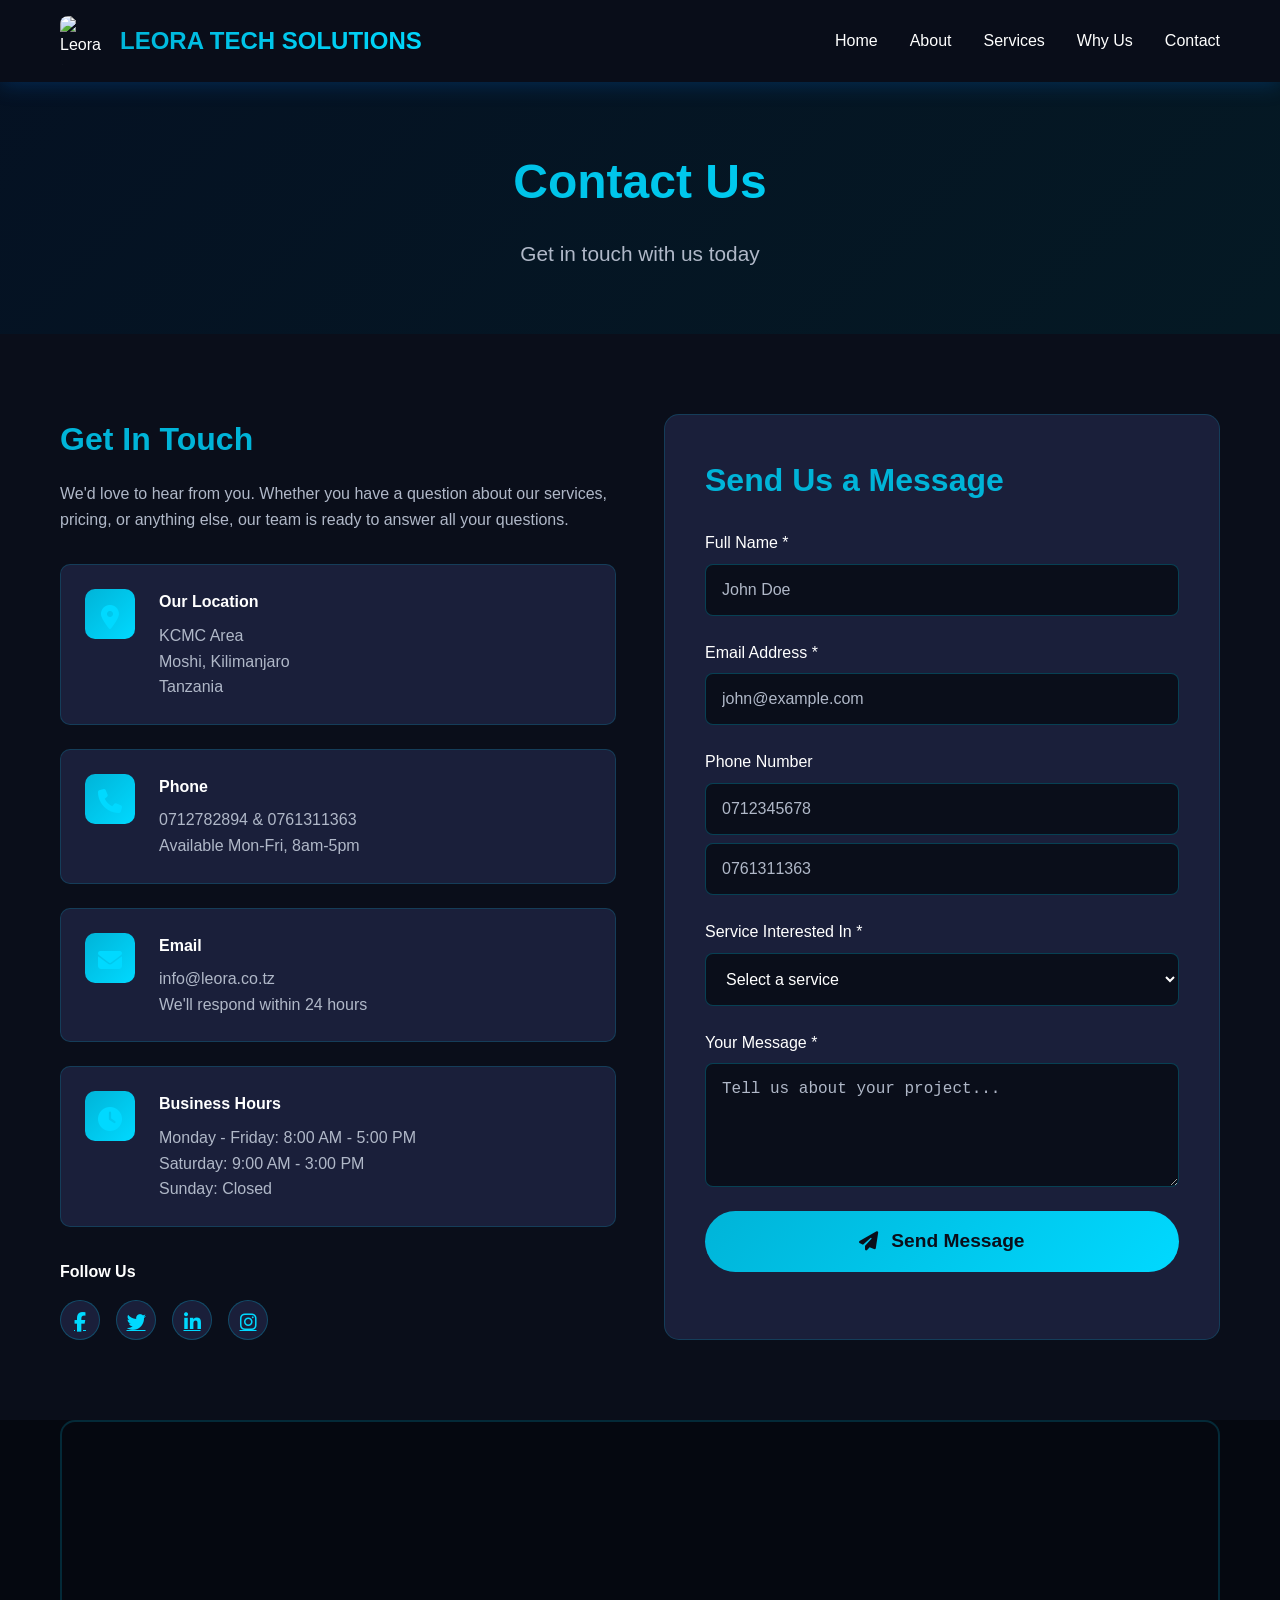
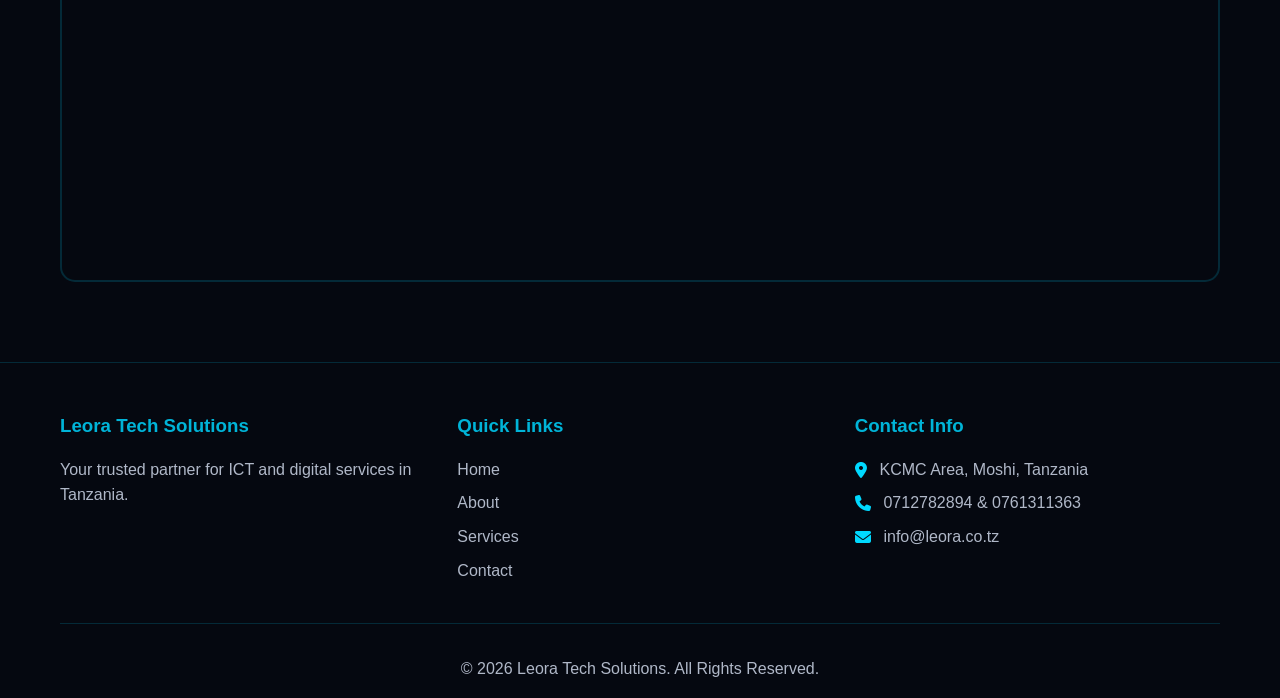
==== contact.html @ df6714e0 "Add files via upload" ====
<!DOCTYPE html>
<html lang="en">
<head>
    <meta charset="UTF-8">
    <meta name="viewport" content="width=device-width, initial-scale=1.0">
    <title>Contact Us - Leora Tech Solutions</title>
    <link rel="stylesheet" href="styles.css">
    <link rel="stylesheet" href="https://cdnjs.cloudflare.com/ajax/libs/font-awesome/6.4.0/css/all.min.css">
</head>
<body>
    <!-- Navigation -->
    <nav class="navbar">
        <div class="container">
            <div class="logo">
                <img src="logo.png" alt="Leora Logo" class="logo-img">
                <span class="logo-text">LEORA TECH SOLUTIONS</span>
            </div>
            <ul class="nav-links">
                <li><a href="index.html">Home</a></li>
                <li><a href="about.html">About</a></li>
                <li><a href="services.html">Services</a></li>
                <li><a href="why-us.html">Why Us</a></li>
                <li><a href="contact.html" class="active">Contact</a></li>
            </ul>
            <div class="burger">
                <div class="line1"></div>
                <div class="line2"></div>
                <div class="line3"></div>
            </div>
        </div>
    </nav>

    <!-- Page Header -->
    <section class="page-header">
        <div class="container">
            <h1>Contact Us</h1>
            <p>Get in touch with us today</p>
        </div>
    </section>

    <!-- Contact Section -->
    <section class="contact-section">
        <div class="container">
            <div class="contact-grid">
                <!-- Contact Info -->
                <div class="contact-info">
                    <h2>Get In Touch</h2>
                    <p>We'd love to hear from you. Whether you have a question about our services, pricing, or anything else, our team is ready to answer all your questions.</p>
                    
                    <div class="info-cards">
                        <div class="info-card">
                            <div class="info-icon">
                                <i class="fas fa-map-marker-alt"></i>
                            </div>
                            <div class="info-content">
                                <h4>Our Location</h4>
                                <p>KCMC Area<br>Moshi, Kilimanjaro<br>Tanzania</p>
                            </div>
                        </div>

                        <div class="info-card">
                            <div class="info-icon">
                                <i class="fas fa-phone"></i>
                            </div>
                            <div class="info-content">
                                <h4>Phone</h4>
                                <p>0712782894 & 0761311363<br>Available Mon-Fri, 8am-5pm</p>
                            </div>
                        </div>

                        <div class="info-card">
                            <div class="info-icon">
                                <i class="fas fa-envelope"></i>
                            </div>
                            <div class="info-content">
                                <h4>Email</h4>
                                <p>info@leora.co.tz<br>We'll respond within 24 hours</p>
                            </div>
                        </div>

                        <div class="info-card">
                            <div class="info-icon">
                                <i class="fas fa-clock"></i>
                            </div>
                            <div class="info-content">
                                <h4>Business Hours</h4>
                                <p>Monday - Friday: 8:00 AM - 5:00 PM<br>Saturday: 9:00 AM - 3:00 PM<br>Sunday: Closed</p>
                            </div>
                        </div>
                    </div>

                    <div class="social-media">
                        <h4>Follow Us</h4>
                        <div class="social-links">
                            <a href="#" class="social-link"><i class="fab fa-facebook-f"></i></a>
                            <a href="#" class="social-link"><i class="fab fa-twitter"></i></a>
                            <a href="#" class="social-link"><i class="fab fa-linkedin-in"></i></a>
                            <a href="#" class="social-link"><i class="fab fa-instagram"></i></a>
                        </div>
                    </div>
                </div>

                <!-- Contact Form -->
                <div class="contact-form-container">
                    <h2>Send Us a Message</h2>
                    <form id="contactForm" class="contact-form">
                        <div class="form-group">
                            <label for="name">Full Name *</label>
                            <input type="text" id="name" name="name" required placeholder="John Doe">
                        </div>

                        <div class="form-group">
                            <label for="email">Email Address *</label>
                            <input type="email" id="email" name="email" required placeholder="john@example.com">
                        </div>

                        <div class="form-group">
                            <label for="phone">Phone Number</label>
                            <input type="tel" id="phone" name="phone" placeholder="0712345678">
                            <input type="tel" id="phone" name="phone" placeholder="0761311363">
                        </div>

                        <div class="form-group">
                            <label for="service">Service Interested In *</label>
                            <select id="service" name="service" required>
                                <option value="">Select a service</option>
                                <option value="printing">Printing & Cyber Services</option>
                                <option value="design">Design & Branding</option>
                                <option value="website">Website Development</option>
                                <option value="school">School Management System</option>
                                <option value="hospital">Hospital Management System</option>
                                <option value="pos">POS System</option>
                                <option value="custom">Custom Software</option>
                                <option value="other">Other</option>
                            </select>
                        </div>

                        <div class="form-group">
                            <label for="message">Your Message *</label>
                            <textarea id="message" name="message" rows="5" required placeholder="Tell us about your project..."></textarea>
                        </div>

                        <button type="submit" class="btn btn-primary btn-large btn-submit">
                            <i class="fas fa-paper-plane"></i> Send Message
                        </button>
                    </form>
                </div>
            </div>
        </div>
    </section>

    <!-- Map Section -->
    <section class="map-section">
        <div class="container">
            <div class="map-container">
                <iframe 
                    src="https://www.google.com/maps/embed?pb=!1m18!1m12!1m3!1d3980.1234567890123!2d37.34012345678901!3d-3.340123456789012!2m3!1f0!2f0!3f0!3m2!1i1024!2i768!4f13.1!3m3!1m2!1s0x0%3A0x0!2zM3wyMCcyNC40IlMgMzfCsDIwJzI0LjQiRQ!5e0!3m2!1sen!2stz!4v1234567890123!5m2!1sen!2stz" 
                    width="100%" 
                    height="450" 
                    style="border:0;" 
                    allowfullscreen="" 
                    loading="lazy">
                </iframe>
            </div>
        </div>
    </section>

    <!-- Footer -->
    <footer class="footer">
        <div class="container">
            <div class="footer-grid">
                <div class="footer-section">
                    <h3>Leora Tech Solutions</h3>
                    <p>Your trusted partner for ICT and digital services in Tanzania.</p>
                </div>
                <div class="footer-section">
                    <h3>Quick Links</h3>
                    <ul>
                        <li><a href="index.html">Home</a></li>
                        <li><a href="about.html">About</a></li>
                        <li><a href="services.html">Services</a></li>
                        <li><a href="contact.html">Contact</a></li>
                    </ul>
                </div>
                <div class="footer-section">
                    <h3>Contact Info</h3>
                    <ul class="contact-info">
                        <li><i class="fas fa-map-marker-alt"></i> KCMC Area, Moshi, Tanzania</li>
                        <li><i class="fas fa-phone"></i> 0712782894 & 0761311363</li>
                        <li><i class="fas fa-envelope"></i> info@leora.co.tz</li>
                    </ul>
                </div>
            </div>
            <div class="footer-bottom">
                <p>&copy; 2026 Leora Tech Solutions. All Rights Reserved.</p>
            </div>
        </div>
    </footer>

    <script src="script.js"></script>
</body>
</html>
---- styles.css ----
/* Root Variables */
:root {
    --primary-blue: #0066cc;
    --dark-blue: #003d7a;
    --light-blue: #00b4d8;
    --cyan: #00d9ff;
    --orange: #ff6b35;
    --red: #ff4500;
    --dark-bg: #0a0e1a;
    --darker-bg: #050810;
    --card-bg: #1a1f3a;
    --text-light: #ffffff;
    --text-gray: #b0b8c8;
    --gradient-1: linear-gradient(135deg, var(--light-blue), var(--cyan));
    --gradient-2: linear-gradient(135deg, var(--orange), var(--red));
    --gradient-3: linear-gradient(135deg, var(--primary-blue), var(--light-blue));
}

/* Reset & Base */
* {
    margin: 0;
    padding: 0;
    box-sizing: border-box;
}

html {
    scroll-behavior: smooth;
}

body {
    font-family: 'Segoe UI', Tahoma, Geneva, Verdana, sans-serif;
    line-height: 1.6;
    color: var(--text-light);
    background-color: var(--dark-bg);
    overflow-x: hidden;
}

.container {
    max-width: 1200px;
    margin: 0 auto;
    padding: 0 20px;
}

/* Navigation */
.navbar {
    background: rgba(10, 14, 26, 0.98);
    backdrop-filter: blur(10px);
    position: fixed;
    width: 100%;
    top: 0;
    z-index: 1000;
    padding: 1rem 0;
    box-shadow: 0 2px 20px rgba(0, 102, 204, 0.3);
    transition: all 0.3s ease;
}

.navbar .container {
    display: flex;
    justify-content: space-between;
    align-items: center;
}

.logo {
    display: flex;
    align-items: center;
    gap: 10px;
}

.logo-img {
    width: 50px;
    height: 50px;
    border-radius: 8px;
    object-fit: contain;
    transition: transform 0.3s ease;
}

.logo:hover .logo-img {
    transform: rotate(360deg);
}

.logo-text {
    font-size: 1.5rem;
    font-weight: bold;
    background: var(--gradient-1);
    -webkit-background-clip: text;
    -webkit-text-fill-color: transparent;
    background-clip: text;
}

.nav-links {
    display: flex;
    list-style: none;
    gap: 2rem;
}

.nav-links a {
    color: var(--text-light);
    text-decoration: none;
    font-weight: 500;
    transition: all 0.3s ease;
    position: relative;
    padding: 0.5rem 0;
}

.nav-links a::after {
    content: '';
    position: absolute;
    bottom: 0;
    left: 0;
    width: 0;
    height: 2px;
    background: var(--gradient-1);
    transition: width 0.3s ease;
}

.nav-links a:hover::after,
.nav-links a.active::after {
    width: 100%;
}

.nav-links a:hover,
.nav-links a.active {
    color: var(--cyan);
}

.burger {
    display: none;
    flex-direction: column;
    cursor: pointer;
    gap: 5px;
}

.burger div {
    width: 25px;
    height: 3px;
    background: var(--light-blue);
    transition: all 0.3s ease;
}

/* Hero Section */
.hero {
    margin-top: 80px;
    min-height: 90vh;
    display: flex;
    align-items: center;
    justify-content: center;
    text-align: center;
    position: relative;
    overflow: hidden;
    background: var(--darker-bg);
}

.hero-bg-animation {
    position: absolute;
    width: 200%;
    height: 200%;
    background: radial-gradient(circle, rgba(0, 180, 216, 0.1) 0%, transparent 70%);
    animation: pulse 15s ease-in-out infinite;
}

@keyframes pulse {
    0%, 100% { transform: scale(1); }
    50% { transform: scale(1.1); }
}

.hero-content {
    position: relative;
    z-index: 1;
    padding: 2rem;
}

.hero h1 {
    font-size: 3.5rem;
    margin-bottom: 1rem;
    background: var(--gradient-1);
    -webkit-background-clip: text;
    -webkit-text-fill-color: transparent;
    background-clip: text;
    animation: fadeInUp 1s ease;
}

.highlight {
    background: var(--gradient-2);
    -webkit-background-clip: text;
    -webkit-text-fill-color: transparent;
    background-clip: text;
}

.hero p {
    font-size: 1.5rem;
    color: var(--text-gray);
    margin-bottom: 2rem;
    animation: fadeInUp 1s ease 0.2s backwards;
}

.hero-buttons {
    display: flex;
    gap: 1rem;
    justify-content: center;
    flex-wrap: wrap;
    animation: fadeInUp 1s ease 0.4s backwards;
}

.scroll-indicator {
    position: absolute;
    bottom: 30px;
    left: 50%;
    transform: translateX(-50%);
    animation: bounce 2s infinite;
}

.scroll-indicator i {
    font-size: 2rem;
    color: var(--cyan);
}

@keyframes bounce {
    0%, 20%, 50%, 80%, 100% { transform: translateX(-50%) translateY(0); }
    40% { transform: translateX(-50%) translateY(-10px); }
    60% { transform: translateX(-50%) translateY(-5px); }
}

/* Buttons */
.btn {
    padding: 1rem 2rem;
    border: none;
    border-radius: 50px;
    font-size: 1.1rem;
    font-weight: 600;
    cursor: pointer;
    text-decoration: none;
    display: inline-block;
    transition: all 0.3s ease;
    position: relative;
    overflow: hidden;
}

.btn-primary {
    background: var(--gradient-1);
    color: var(--dark-bg);
}

.btn-primary:hover {
    transform: translateY(-3px);
    box-shadow: 0 10px 30px rgba(0, 180, 216, 0.4);
}

.btn-secondary {
    background: transparent;
    color: var(--light-blue);
    border: 2px solid var(--light-blue);
}

.btn-secondary:hover {
    background: var(--gradient-2);
    border-color: var(--orange);
    color: white;
    transform: translateY(-3px);
}

.btn-large {
    padding: 1.2rem 3rem;
    font-size: 1.2rem;
}

/* Page Header */
.page-header {
    margin-top: 80px;
    padding: 4rem 0;
    background: var(--darker-bg);
    text-align: center;
    position: relative;
    overflow: hidden;
}

.page-header::before {
    content: '';
    position: absolute;
    top: 0;
    left: 0;
    right: 0;
    bottom: 0;
    background: var(--gradient-3);
    opacity: 0.1;
}

.page-header h1 {
    font-size: 3rem;
    margin-bottom: 1rem;
    background: var(--gradient-1);
    -webkit-background-clip: text;
    -webkit-text-fill-color: transparent;
    background-clip: text;
    position: relative;
}

.page-header p {
    font-size: 1.3rem;
    color: var(--text-gray);
    position: relative;
}

/* Section Title */
.section-title {
    text-align: center;
    font-size: 2.5rem;
    margin-bottom: 3rem;
    background: var(--gradient-1);
    -webkit-background-clip: text;
    -webkit-text-fill-color: transparent;
    background-clip: text;
    position: relative;
}

.section-title::after {
    content: '';
    position: absolute;
    bottom: -10px;
    left: 50%;
    transform: translateX(-50%);
    width: 100px;
    height: 4px;
    background: var(--gradient-2);
    border-radius: 2px;
}

/* Services Preview */
.services-preview {
    padding: 5rem 0;
    background: var(--dark-bg);
}

.preview-grid {
    display: grid;
    grid-template-columns: repeat(auto-fit, minmax(300px, 1fr));
    gap: 2rem;
}

.preview-card {
    background: var(--card-bg);
    padding: 2.5rem;
    border-radius: 15px;
    text-align: center;
    border: 1px solid rgba(0, 180, 216, 0.2);
    transition: all 0.3s ease;
    position: relative;
    overflow: hidden;
}

.preview-card::before {
    content: '';
    position: absolute;
    top: 0;
    left: 0;
    right: 0;
    height: 4px;
    background: var(--gradient-1);
    transform: scaleX(0);
    transition: transform 0.3s ease;
}

.preview-card:hover::before {
    transform: scaleX(1);
}

.preview-card:hover {
    transform: translateY(-10px);
    border-color: var(--cyan);
    box-shadow: 0 15px 40px rgba(0, 180, 216, 0.3);
}

.card-icon {
    width: 80px;
    height: 80px;
    margin: 0 auto 1.5rem;
    background: var(--gradient-1);
    border-radius: 50%;
    display: flex;
    align-items: center;
    justify-content: center;
    font-size: 2.5rem;
    color: var(--dark-bg);
}

.preview-card h3 {
    font-size: 1.5rem;
    margin-bottom: 1rem;
    color: var(--text-light);
}

.preview-card p {
    color: var(--text-gray);
    margin-bottom: 1.5rem;
}

.card-link {
    color: var(--cyan);
    text-decoration: none;
    font-weight: 600;
    display: inline-flex;
    align-items: center;
    gap: 0.5rem;
    transition: gap 0.3s ease;
}

.card-link:hover {
    gap: 1rem;
}

/* Why Preview */
.why-preview {
    padding: 5rem 0;
    background: var(--darker-bg);
}

.why-grid {
    display: grid;
    grid-template-columns: repeat(auto-fit, minmax(200px, 1fr));
    gap: 2rem;
    margin-bottom: 2rem;
}

.why-item {
    text-align: center;
    padding: 1.5rem;
}

.why-item i {
    font-size: 2.5rem;
    color: var(--orange);
    margin-bottom: 1rem;
}

.why-item h4 {
    color: var(--text-light);
}

.text-center {
    text-align: center;
}

/* CTA Section */
.cta-section {
    padding: 5rem 0;
    background: var(--gradient-3);
    text-align: center;
    position: relative;
    overflow: hidden;
}

.cta-section::before {
    content: '';
    position: absolute;
    top: 0;
    left: 0;
    right: 0;
    bottom: 0;
    background: url('data:image/svg+xml,<svg width="100" height="100" xmlns="http://www.w3.org/2000/svg"><circle cx="50" cy="50" r="2" fill="rgba(255,255,255,0.1)"/></svg>');
    opacity: 0.3;
}

.cta-section h2 {
    font-size: 2.5rem;
    margin-bottom: 1rem;
    position: relative;
}

.cta-section p {
    font-size: 1.3rem;
    margin-bottom: 2rem;
    opacity: 0.9;
    position: relative;
}

/* Footer */
.footer {
    background: var(--darker-bg);
    padding: 3rem 0 1rem;
    border-top: 1px solid rgba(0, 180, 216, 0.2);
}

.footer-grid {
    display: grid;
    grid-template-columns: repeat(auto-fit, minmax(250px, 1fr));
    gap: 2rem;
    margin-bottom: 2rem;
}

.footer-section h3 {
    color: var(--light-blue);
    margin-bottom: 1rem;
}

.footer-section p {
    color: var(--text-gray);
}

.footer-section ul {
    list-style: none;
}

.footer-section ul li {
    margin-bottom: 0.5rem;
}

.footer-section ul li a {
    color: var(--text-gray);
    text-decoration: none;
    transition: color 0.3s ease;
}

.footer-section ul li a:hover {
    color: var(--cyan);
}

.contact-info {
    list-style: none;
}

.contact-info li {
    display: flex;
    align-items: flex-start;
    gap: 0.8rem;
    margin-bottom: 1rem;
    color: var(--text-gray);
}

.contact-info i {
    color: var(--cyan);
    margin-top: 0.3rem;
}

.social-links {
    display: flex;
    gap: 1rem;
    margin-top: 1rem;
}

.social-links a {
    display: inline-flex;
    align-items: center;
    justify-content: center;
    width: 40px;
    height: 40px;
    background: var(--card-bg);
    border: 1px solid rgba(0, 180, 216, 0.3);
    border-radius: 50%;
    color: var(--cyan);
    font-size: 1.2rem;
    transition: all 0.3s ease;
}

.social-links a:hover {
    background: var(--gradient-1);
    color: var(--dark-bg);
    transform: translateY(-3px);
}

.footer-bottom {
    text-align: center;
    padding-top: 2rem;
    border-top: 1px solid rgba(0, 180, 216, 0.2);
    color: var(--text-gray);
}

/* About Page Styles */
.about-section {
    padding: 5rem 0;
    background: var(--dark-bg);
}

.about-grid {
    display: grid;
    grid-template-columns: 1fr 1fr;
    gap: 3rem;
    align-items: center;
}

.about-content h2 {
    font-size: 2rem;
    margin-bottom: 1.5rem;
    color: var(--light-blue);
}

.about-content p {
    margin-bottom: 1rem;
    color: var(--text-gray);
    font-size: 1.1rem;
}

.about-content strong {
    color: var(--cyan);
}

.image-3d-container {
    perspective: 1000px;
}

.image-3d {
    width: 100%;
    height: 400px;
    background: var(--gradient-1);
    border-radius: 15px;
    transform: rotateY(-15deg) rotateX(5deg);
    transition: transform 0.5s ease;
    box-shadow: 0 20px 60px rgba(0, 180, 216, 0.3);
}

.image-3d:hover {
    transform: rotateY(0deg) rotateX(0deg);
}

/* Mission & Vision */
.mission-vision {
    padding: 5rem 0;
    background: var(--darker-bg);
}

.mv-grid {
    display: grid;
    grid-template-columns: repeat(auto-fit, minmax(300px, 1fr));
    gap: 2rem;
}

.mv-card {
    background: var(--card-bg);
    padding: 3rem;
    border-radius: 15px;
    text-align: center;
    border: 1px solid rgba(0, 180, 216, 0.2);
    transition: all 0.3s ease;
}

.mv-card:hover {
    transform: translateY(-5px);
    border-color: var(--cyan);
    box-shadow: 0 10px 30px rgba(0, 180, 216, 0.2);
}

.mv-icon {
    width: 80px;
    height: 80px;
    margin: 0 auto 1.5rem;
    background: var(--gradient-1);
    border-radius: 50%;
    display: flex;
    align-items: center;
    justify-content: center;
    font-size: 2.5rem;
    color: var(--dark-bg);
}

.mv-card h3 {
    font-size: 1.8rem;
    margin-bottom: 1rem;
    color: var(--light-blue);
}

.mv-card p {
    color: var(--text-gray);
}

/* Our Story */
.our-story {
    padding: 5rem 0;
    background: var(--dark-bg);
}

.story-content {
    max-width: 900px;
    margin: 0 auto;
    text-align: center;
}

.story-content p {
    font-size: 1.1rem;
    color: var(--text-gray);
    margin-bottom: 1.5rem;
    line-height: 1.8;
}

/* Milestones */
.milestones {
    padding: 5rem 0;
    background: var(--darker-bg);
}

.milestones-grid {
    display: grid;
    grid-template-columns: repeat(auto-fit, minmax(250px, 1fr));
    gap: 2rem;
}

.milestone-card {
    background: var(--card-bg);
    padding: 2rem;
    border-radius: 15px;
    text-align: center;
    border: 1px solid rgba(0, 180, 216, 0.2);
    position: relative;
    overflow: hidden;
}

.milestone-number {
    width: 60px;
    height: 60px;
    margin: 0 auto 1rem;
    background: var(--gradient-2);
    border-radius: 50%;
    display: flex;
    align-items: center;
    justify-content: center;
    font-size: 1.8rem;
    font-weight: bold;
    color: white;
}

.milestone-card h4 {
    color: var(--light-blue);
    margin-bottom: 0.5rem;
}

.milestone-card p {
    color: var(--text-gray);
    font-size: 0.95rem;
}

/* Team Section */
.team-section {
    padding: 5rem 0;
    background: var(--dark-bg);
}

.team-grid {
    display: grid;
    grid-template-columns: repeat(auto-fit, minmax(300px, 1fr));
    gap: 2rem;
}

.team-card {
    background: var(--card-bg);
    padding: 2.5rem;
    border-radius: 15px;
    text-align: center;
    border: 1px solid rgba(0, 180, 216, 0.2);
    transition: all 0.3s ease;
}

.team-card:hover {
    transform: translateY(-5px);
    border-color: var(--cyan);
    box-shadow: 0 10px 30px rgba(0, 180, 216, 0.2);
}

.team-avatar {
    width: 120px;
    height: 120px;
    margin: 0 auto 1.5rem;
    background: var(--gradient-1);
    border-radius: 50%;
    display: flex;
    align-items: center;
    justify-content: center;
    font-size: 3.5rem;
    color: var(--dark-bg);
}

.team-card h3 {
    font-size: 1.5rem;
    margin-bottom: 0.5rem;
    color: var(--text-light);
}

.team-card .role {
    color: var(--cyan);
    font-weight: 600;
    margin-bottom: 0.3rem;
}

.team-card .specialty {
    color: var(--orange);
    font-size: 0.95rem;
    margin-bottom: 1rem;
}

.team-card p {
    color: var(--text-gray);
}

/* Services Page */
.services-overview {
    padding: 5rem 0;
    background: var(--dark-bg);
}

.phase-container {
    margin-bottom: 4rem;
}

.phase-title {
    font-size: 2rem;
    color: var(--light-blue);
    margin-bottom: 2rem;
    display: flex;
    align-items: center;
    gap: 1rem;
    padding-left: 1rem;
    border-left: 4px solid var(--orange);
}

.phase-title i {
    color: var(--orange);
}

.services-grid {
    display: grid;
    grid-template-columns: repeat(auto-fit, minmax(300px, 1fr));
    gap: 2rem;
    margin-bottom: 2rem;
}

.service-detail-card {
    background: var(--card-bg);
    padding: 2rem;
    border-radius: 15px;
    border: 1px solid rgba(0, 180, 216, 0.2);
    transition: all 0.3s ease;
}

.service-detail-card:hover {
    transform: translateY(-5px);
    border-color: var(--cyan);
    box-shadow: 0 10px 30px rgba(0, 180, 216, 0.2);
}

.service-icon {
    width: 70px;
    height: 70px;
    margin-bottom: 1.5rem;
    background: var(--gradient-1);
    border-radius: 50%;
    display: flex;
    align-items: center;
    justify-content: center;
    font-size: 2rem;
    color: var(--dark-bg);
}

.service-detail-card h3 {
    font-size: 1.4rem;
    margin-bottom: 1rem;
    color: var(--text-light);
}

.service-detail-card p {
    color: var(--text-gray);
    margin-bottom: 1rem;
}

.service-detail-card ul {
    list-style: none;
}

.service-detail-card ul li {
    padding: 0.4rem 0;
    color: var(--text-gray);
    display: flex;
    align-items: center;
    gap: 0.5rem;
}

.service-detail-card ul li i {
    color: var(--cyan);
}

/* Service Detail Page */
.service-detail-section {
    padding: 5rem 0;
    background: var(--dark-bg);
}

.service-detail-grid {
    display: grid;
    grid-template-columns: repeat(auto-fit, minmax(350px, 1fr));
    gap: 2rem;
}

.detail-card {
    background: var(--card-bg);
    padding: 2.5rem;
    border-radius: 15px;
    border: 1px solid rgba(0, 180, 216, 0.2);
    transition: all 0.3s ease;
}

.detail-card:hover {
    transform: translateY(-5px) scale(1.02);
    border-color: var(--cyan);
    box-shadow: 0 15px 40px rgba(0, 180, 216, 0.3);
}

.detail-icon {
    width: 80px;
    height: 80px;
    margin-bottom: 1.5rem;
    background: var(--gradient-1);
    border-radius: 50%;
    display: flex;
    align-items: center;
    justify-content: center;
    font-size: 2.5rem;
    color: var(--dark-bg);
}

.detail-card h3 {
    font-size: 1.6rem;
    margin-bottom: 1rem;
    color: var(--text-light);
}

.detail-card p {
    color: var(--text-gray);
    margin-bottom: 1.5rem;
    line-height: 1.7;
}

.feature-list {
    list-style: none;
}

.feature-list li {
    padding: 0.5rem 0;
    color: var(--text-gray);
    display: flex;
    align-items: center;
    gap: 0.8rem;
}

.feature-list li i {
    color: var(--cyan);
    font-size: 1.1rem;
}

/* Pricing Info */
.pricing-info {
    padding: 5rem 0;
    background: var(--darker-bg);
}

.benefits-grid {
    display: grid;
    grid-template-columns: repeat(auto-fit, minmax(250px, 1fr));
    gap: 2rem;
}

.benefit-item {
    text-align: center;
    padding: 2rem;
}

.benefit-item i {
    font-size: 3rem;
    color: var(--orange);
    margin-bottom: 1rem;
}

.benefit-item h4 {
    font-size: 1.3rem;
    margin-bottom: 0.5rem;
    color: var(--text-light);
}

.benefit-item p {
    color: var(--text-gray);
}

/* Portfolio Preview */
.portfolio-preview {
    padding: 5rem 0;
    background: var(--darker-bg);
}

.portfolio-grid {
    display: grid;
    grid-template-columns: repeat(auto-fit, minmax(300px, 1fr));
    gap: 2rem;
}

.portfolio-item {
    background: var(--card-bg);
    border-radius: 15px;
    overflow: hidden;
    border: 1px solid rgba(0, 180, 216, 0.2);
    transition: all 0.3s ease;
}

.portfolio-item:hover {
    transform: translateY(-5px);
    border-color: var(--cyan);
}

.portfolio-placeholder {
    height: 250px;
    background: var(--gradient-1);
    display: flex;
    align-items: center;
    justify-content: center;
    font-size: 4rem;
    color: var(--dark-bg);
    opacity: 0.5;
}

.portfolio-item h4 {
    padding: 1.5rem;
    text-align: center;
    color: var(--text-light);
}

/* Process Section */
.process-section {
    padding: 5rem 0;
    background: var(--dark-bg);
}

.process-grid {
    display: grid;
    grid-template-columns: repeat(auto-fit, minmax(200px, 1fr));
    gap: 2rem;
}

.process-step {
    text-align: center;
    padding: 2rem;
    position: relative;
}

.step-number {
    width: 70px;
    height: 70px;
    margin: 0 auto 1rem;
    background: var(--gradient-2);
    border-radius: 50%;
    display: flex;
    align-items: center;
    justify-content: center;
    font-size: 2rem;
    font-weight: bold;
    color: white;
}

.process-step h4 {
    color: var(--light-blue);
    margin-bottom: 0.5rem;
}

.process-step p {
    color: var(--text-gray);
}

/* Why Us Page */
.advantages-section {
    padding: 5rem 0;
    background: var(--dark-bg);
}

.advantages-grid {
    display: grid;
    grid-template-columns: repeat(auto-fit, minmax(280px, 1fr));
    gap: 2rem;
}

.advantage-card {
    background: var(--card-bg);
    padding: 2.5rem;
    border-radius: 15px;
    text-align: center;
    border: 1px solid rgba(0, 180, 216, 0.2);
    transition: all 0.3s ease;
}

.advantage-card:hover {
    transform: translateY(-5px);
    border-color: var(--cyan);
    box-shadow: 0 10px 30px rgba(0, 180, 216, 0.2);
}

.advantage-icon {
    width: 80px;
    height: 80px;
    margin: 0 auto 1.5rem;
    background: var(--gradient-1);
    border-radius: 50%;
    display: flex;
    align-items: center;
    justify-content: center;
    font-size: 2.5rem;
    color: var(--dark-bg);
}

.advantage-card h3 {
    font-size: 1.4rem;
    margin-bottom: 1rem;
    color: var(--text-light);
}

.advantage-card p {
    color: var(--text-gray);
}

/* Stats Section */
.stats-section {
    padding: 5rem 0;
    background: var(--darker-bg);
}

.stats-grid {
    display: grid;
    grid-template-columns: repeat(auto-fit, minmax(200px, 1fr));
    gap: 2rem;
}

.stat-item {
    text-align: center;
    padding: 2rem;
}

.stat-number {
    font-size: 3.5rem;
    font-weight: bold;
    background: var(--gradient-1);
    -webkit-background-clip: text;
    -webkit-text-fill-color: transparent;
    background-clip: text;
    margin-bottom: 0.5rem;
}

.stat-item p {
    color: var(--text-gray);
    font-size: 1.1rem;
}

/* Testimonials */
.testimonials-section {
    padding: 5rem 0;
    background: var(--dark-bg);
}

.testimonials-grid {
    display: grid;
    grid-template-columns: repeat(auto-fit, minmax(300px, 1fr));
    gap: 2rem;
}

.testimonial-card {
    background: var(--card-bg);
    padding: 2.5rem;
    border-radius: 15px;
    border: 1px solid rgba(0, 180, 216, 0.2);
    transition: all 0.3s ease;
}

.testimonial-card:hover {
    transform: translateY(-5px);
    border-color: var(--cyan);
}

.testimonial-content {
    margin-bottom: 1.5rem;
}

.testimonial-content i {
    font-size: 2rem;
    color: var(--orange);
    margin-bottom: 1rem;
    display: block;
}

.testimonial-content p {
    color: var(--text-gray);
    font-style: italic;
    line-height: 1.7;
}

.testimonial-author h4 {
    color: var(--light-blue);
    margin-bottom: 0.3rem;
}

.testimonial-author p {
    color: var(--text-gray);
    font-size: 0.9rem;
}

/* Contact Page */
.contact-section {
    padding: 5rem 0;
    background: var(--dark-bg);
}

.contact-grid {
    display: grid;
    grid-template-columns: 1fr 1fr;
    gap: 3rem;
}

.contact-info h2 {
    font-size: 2rem;
    margin-bottom: 1rem;
    color: var(--light-blue);
}

.contact-info > p {
    color: var(--text-gray);
    margin-bottom: 2rem;
}

.info-cards {
    display: flex;
    flex-direction: column;
    gap: 1.5rem;
    margin-bottom: 2rem;
}

.info-card {
    display: flex;
    gap: 1.5rem;
    align-items: flex-start;
    background: var(--card-bg);
    padding: 1.5rem;
    border-radius: 10px;
    border: 1px solid rgba(0, 180, 216, 0.2);
}

.info-icon {
    width: 50px;
    height: 50px;
    background: var(--gradient-1);
    border-radius: 10px;
    display: flex;
    align-items: center;
    justify-content: center;
    font-size: 1.5rem;
    color: var(--dark-bg);
    flex-shrink: 0;
}

.info-content h4 {
    color: var(--text-light);
    margin-bottom: 0.5rem;
}

.info-content p {
    color: var(--text-gray);
}

.social-media h4 {
    color: var(--text-light);
    margin-bottom: 1rem;
}

/* Contact Form */
.contact-form-container {
    background: var(--card-bg);
    padding: 2.5rem;
    border-radius: 15px;
    border: 1px solid rgba(0, 180, 216, 0.2);
}

.contact-form-container h2 {
    font-size: 2rem;
    margin-bottom: 1.5rem;
    color: var(--light-blue);
}

.contact-form {
    display: flex;
    flex-direction: column;
    gap: 1.5rem;
}

.form-group {
    display: flex;
    flex-direction: column;
    gap: 0.5rem;
}

.form-group label {
    color: var(--text-light);
    font-weight: 500;
}

.form-group input,
.form-group select,
.form-group textarea {
    padding: 1rem;
    border: 1px solid rgba(0, 180, 216, 0.3);
    border-radius: 8px;
    background: var(--dark-bg);
    color: var(--text-light);
    font-size: 1rem;
    transition: all 0.3s ease;
}

.form-group input:focus,
.form-group select:focus,
.form-group textarea:focus {
    outline: none;
    border-color: var(--cyan);
    box-shadow: 0 0 10px rgba(0, 217, 255, 0.2);
}

.form-group input::placeholder,
.form-group textarea::placeholder {
    color: var(--text-gray);
}

.btn-submit {
    display: flex;
    align-items: center;
    justify-content: center;
    gap: 0.8rem;
}

/* Map Section */
.map-section {
    padding: 0 0 5rem;
    background: var(--darker-bg);
}

.map-container {
    border-radius: 15px;
    overflow: hidden;
    border: 2px solid rgba(0, 180, 216, 0.2);
}

/* Animations */
@keyframes fadeInUp {
    from {
        opacity: 0;
        transform: translateY(30px);
    }
    to {
        opacity: 1;
        transform: translateY(0);
    }
}

.fade-in {
    animation: fadeInUp 1s ease;
}

.fade-in-delay {
    animation: fadeInUp 1s ease 0.2s backwards;
}

.fade-in-delay-2 {
    animation: fadeInUp 1s ease 0.4s backwards;
}

/* Responsive */
@media screen and (max-width: 768px) {
    .nav-links {
        position: absolute;
        right: 0px;
        height: 92vh;
        top: 8vh;
        background-color: var(--card-bg);
        display: flex;
        flex-direction: column;
        align-items: center;
        width: 50%;
        transform: translateX(100%);
        transition: transform 0.5s ease-in;
        padding-top: 2rem;
    }

    .nav-links li {
        opacity: 0;
    }

    .burger {
        display: block;
    }

    .nav-active {
        transform: translateX(0%);
    }

    @keyframes navLinkFade {
        from {
            opacity: 0;
            transform: translateX(50px);
        }
        to {
            opacity: 1;
            transform: translateX(0px);
        }
    }

    .hero h1 {
        font-size: 2.5rem;
    }

    .hero p {
        font-size: 1.2rem;
    }

    .about-grid,
    .contact-grid {
        grid-template-columns: 1fr;
    }

    .section-title {
        font-size: 2rem;
    }

    .page-header h1 {
        font-size: 2.2rem;
    }
}

/* Utility Classes */
.text-center {
    text-align: center;
}

.mb-2 {
    margin-bottom: 2rem;
}
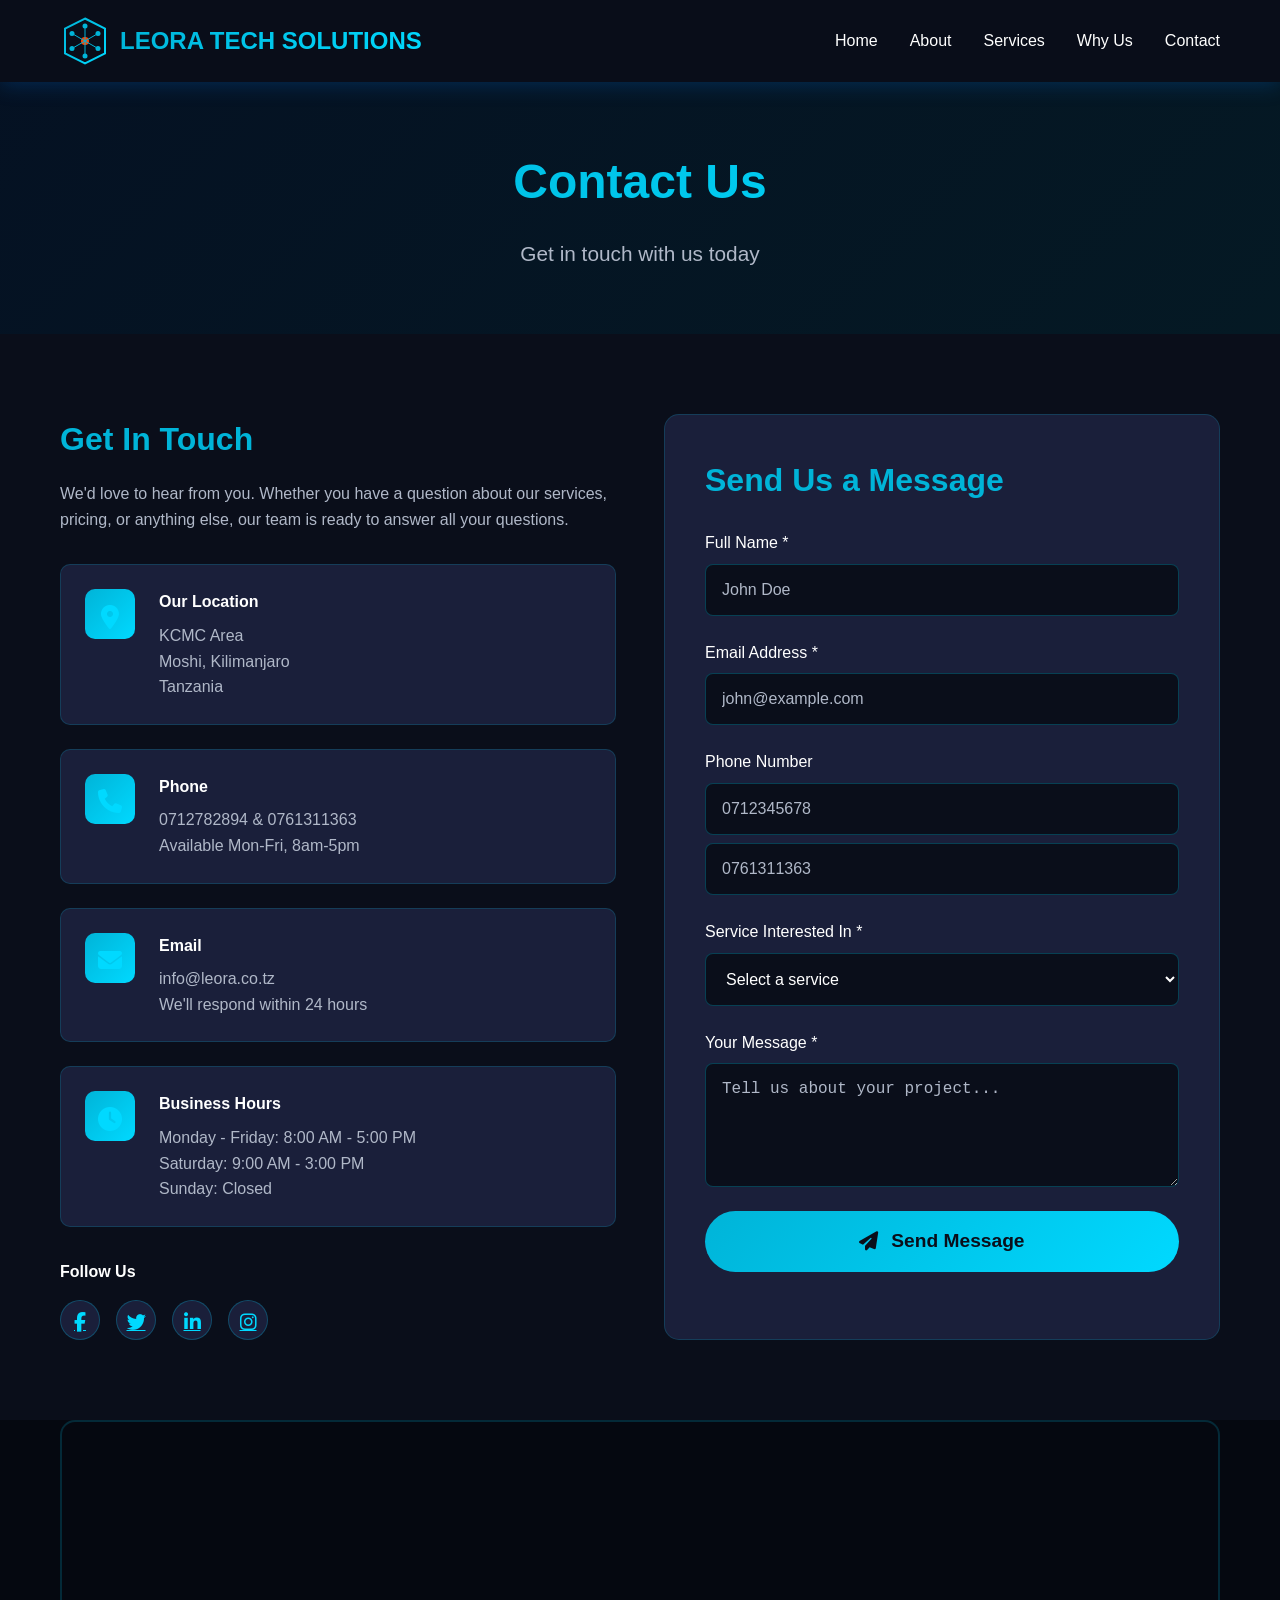
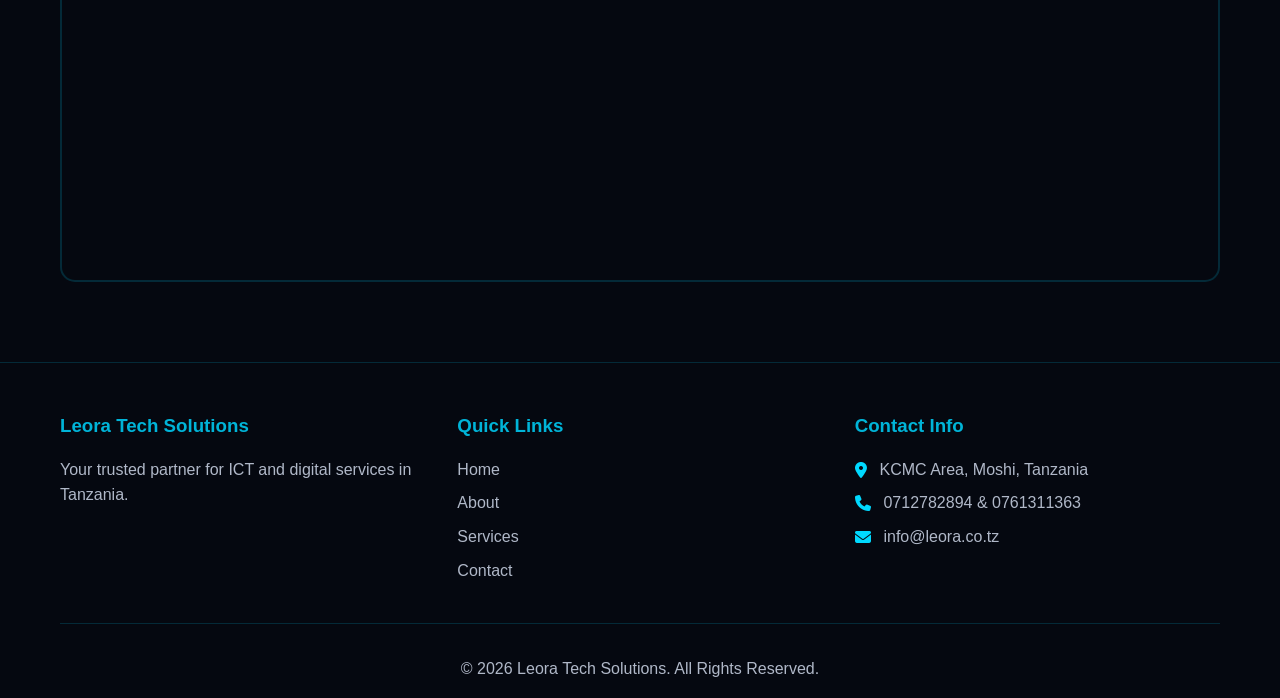
==== commit 0cede8bc: "Replace logo image with SVG representation across multiple pages" ====
--- a/contact.html
+++ b/contact.html
@@ -12,7 +12,32 @@
     <nav class="navbar">
         <div class="container">
             <div class="logo">
-                <img src="logo.png" alt="Leora Logo" class="logo-img">
+                <svg class="logo-img" viewBox="0 0 100 100" xmlns="http://www.w3.org/2000/svg">
+  <defs>
+    <linearGradient id="logoGrad" x1="0%" y1="0%" x2="100%" y2="100%">
+      <stop offset="0%" style="stop-color:#00b4d8;stop-opacity:1" />
+      <stop offset="100%" style="stop-color:#00d9ff;stop-opacity:1" />
+    </linearGradient>
+  </defs>
+  <!-- Hexagon Border -->
+  <polygon points="50,5 90,25 90,75 50,95 10,75 10,25" fill="none" stroke="url(#logoGrad)" stroke-width="4"/>
+  <!-- Center Red Node -->
+  <circle cx="50" cy="50" r="8" fill="#ff4500"/>
+  <!-- Outer Blue Nodes -->
+  <circle cx="50" cy="20" r="5" fill="#00b4d8"/>
+  <circle cx="76" cy="35" r="5" fill="#00b4d8"/>
+  <circle cx="76" cy="65" r="5" fill="#00b4d8"/>
+  <circle cx="50" cy="80" r="5" fill="#00b4d8"/>
+  <circle cx="24" cy="65" r="5" fill="#00b4d8"/>
+  <circle cx="24" cy="35" r="5" fill="#00b4d8"/>
+  <!-- Connecting Lines -->
+  <line x1="50" y1="50" x2="50" y2="20" stroke="#00b4d8" stroke-width="2"/>
+  <line x1="50" y1="50" x2="76" y2="35" stroke="#00b4d8" stroke-width="2"/>
+  <line x1="50" y1="50" x2="76" y2="65" stroke="#00b4d8" stroke-width="2"/>
+  <line x1="50" y1="50" x2="50" y2="80" stroke="#00b4d8" stroke-width="2"/>
+  <line x1="50" y1="50" x2="24" y2="65" stroke="#00b4d8" stroke-width="2"/>
+  <line x1="50" y1="50" x2="24" y2="35" stroke="#00b4d8" stroke-width="2"/>
+</svg>
                 <span class="logo-text">LEORA TECH SOLUTIONS</span>
             </div>
             <ul class="nav-links">
